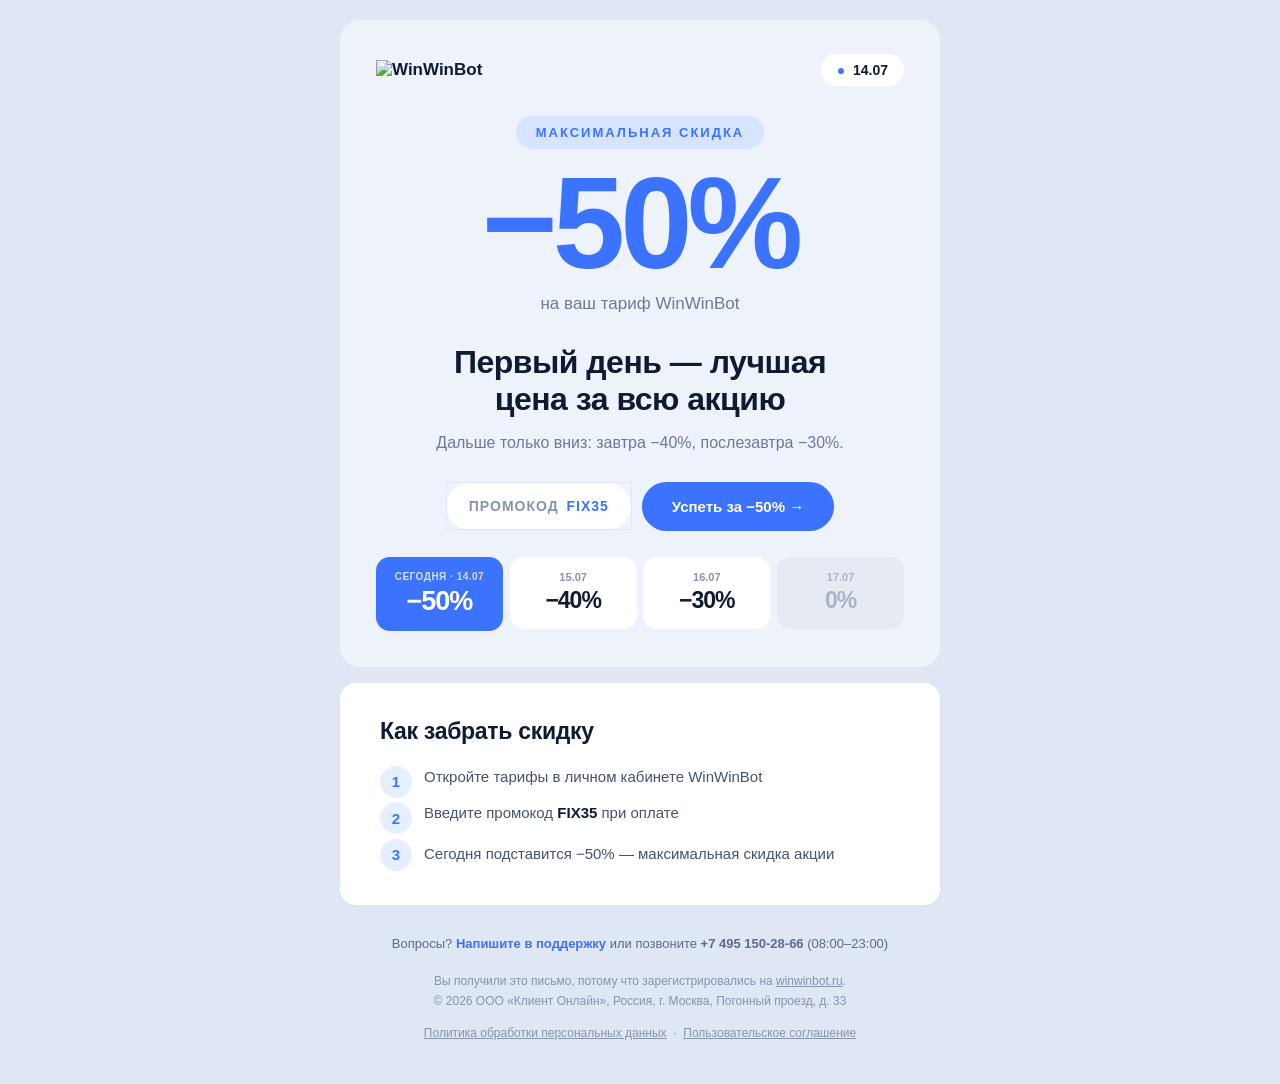
==== emails/winwinbot-flash-sale-day1.html @ 94ae3a55 "Add Day 1 flash-sale email matching the promo post design https://claude.ai/code/session_014JaqjNfBv" ====
<!DOCTYPE html PUBLIC "-//W3C//DTD XHTML 1.0 Transitional//EN" "http://www.w3.org/TR/xhtml1/DTD/xhtml1-transitional.dtd">
<html xmlns="http://www.w3.org/1999/xhtml" xmlns:v="urn:schemas-microsoft-com:vml" xmlns:o="urn:schemas-microsoft-com:office:office" lang="ru">
<head>
  <meta http-equiv="Content-Type" content="text/html; charset=utf-8" />
  <meta name="viewport" content="width=device-width, initial-scale=1.0" />
  <meta name="x-apple-disable-message-reformatting" />
  <meta name="format-detection" content="telephone=no, date=no, address=no, email=no" />
  <meta name="color-scheme" content="light" />
  <meta name="supported-color-schemes" content="light" />
  <title>Сегодня −50% на WinWinBot — максимум за всю акцию</title>
  <!--[if mso]>
  <noscript>
    <xml>
      <o:OfficeDocumentSettings>
        <o:PixelsPerInch>96</o:PixelsPerInch>
      </o:OfficeDocumentSettings>
    </xml>
  </noscript>
  <style>
    * { font-family: Arial, Helvetica, sans-serif !important; }
  </style>
  <![endif]-->
  <style>
    html, body { margin: 0 !important; padding: 0 !important; height: 100% !important; width: 100% !important; }
    * { -ms-text-size-adjust: 100%; -webkit-text-size-adjust: 100%; }
    table, td { mso-table-lspace: 0pt !important; mso-table-rspace: 0pt !important; border-collapse: collapse !important; }
    img { -ms-interpolation-mode: bicubic; border: 0; outline: none; text-decoration: none; }
    a { text-decoration: none; }
    @media only screen and (max-width: 620px) {
      .container { width: 100% !important; max-width: 600px !important; }
      .px { padding-left: 22px !important; padding-right: 22px !important; }
      .py { padding-top: 26px !important; padding-bottom: 26px !important; }
      .big { font-size: 82px !important; }
      .h1 { font-size: 26px !important; line-height: 1.2 !important; }
      .h2 { font-size: 22px !important; line-height: 1.3 !important; }
      .daynum { font-size: 20px !important; }
      .daynum-lg { font-size: 24px !important; }
      .stack { display: block !important; width: 100% !important; }
      .stack-pad { padding-left: 0 !important; padding-top: 12px !important; }
    }
  </style>
</head>
<body style="margin:0; padding:0; background-color:#dfe7f4;">

  <!-- Прехедер -->
  <div style="display:none; font-size:1px; line-height:1px; max-height:0; max-width:0; opacity:0; overflow:hidden; mso-hide:all;">
    Первый день, 14 июля — максимальная скидка. Промокод FIX35. Завтра меньше: 40%, затем 30%.&nbsp;&zwnj;&nbsp;&zwnj;&nbsp;&zwnj;&nbsp;&zwnj;&nbsp;&zwnj;&nbsp;&zwnj;&nbsp;&zwnj;&nbsp;&zwnj;&nbsp;&zwnj;&nbsp;&zwnj;&nbsp;&zwnj;&nbsp;&zwnj;
  </div>

  <center role="article" aria-roledescription="email" lang="ru" style="width:100%; background-color:#dfe7f4;">
  <table role="presentation" width="100%" border="0" cellpadding="0" cellspacing="0" style="background-color:#dfe7f4;">
    <tr>
      <td align="center" style="padding: 0 12px;">

        <table role="presentation" class="container" width="600" border="0" cellpadding="0" cellspacing="0" style="width:100%; max-width:600px;">

          <tr><td style="height:20px; line-height:20px; font-size:20px;">&nbsp;</td></tr>

          <!-- ГЕРО (макет как в посте) -->
          <tr>
            <td class="px py" style="background-color:#eef3fb; border-radius:20px; padding: 34px 36px 36px;">
              <table role="presentation" width="100%" border="0" cellpadding="0" cellspacing="0">

                <!-- Шапка: логотип + дата -->
                <tr>
                  <td>
                    <table role="presentation" width="100%" border="0" cellpadding="0" cellspacing="0">
                      <tr>
                        <td align="left" valign="middle">
                          <a href="https://winwinbot.ru/?utm_source=email&amp;utm_medium=email&amp;utm_campaign=flash_sale_day1" target="_blank">
                            <img src="https://winwinbot.ru/img/winwinbot-logo.png" width="140" alt="WinWinBot" style="display:block; width:140px; height:auto; border:0; font-family:Arial,Helvetica,sans-serif; font-size:17px; font-weight:bold; color:#0f1b32;" />
                          </a>
                        </td>
                        <td align="right" valign="middle">
                          <table role="presentation" border="0" cellpadding="0" cellspacing="0">
                            <tr>
                              <td style="background-color:#ffffff; border-radius:999px; padding: 8px 16px; font-family: 'Inter Tight', 'Segoe UI', Arial, Helvetica, sans-serif; font-size: 14px; font-weight: bold; color:#0f1b32;">
                                <span style="color:#3b73ff;">&#9679;</span>&nbsp;&nbsp;14.07
                              </td>
                            </tr>
                          </table>
                        </td>
                      </tr>
                    </table>
                  </td>
                </tr>

                <!-- Плашка «максимальная скидка» -->
                <tr>
                  <td align="center" style="padding-top: 30px;">
                    <table role="presentation" border="0" cellpadding="0" cellspacing="0">
                      <tr>
                        <td style="background-color:#d6e4ff; border-radius:999px; padding: 9px 20px; font-family: 'Inter Tight', 'Segoe UI', Arial, Helvetica, sans-serif; font-size: 13px; font-weight: bold; color:#3b73ff; letter-spacing: 2px;">
                          МАКСИМАЛЬНАЯ СКИДКА
                        </td>
                      </tr>
                    </table>
                  </td>
                </tr>

                <!-- Большой −50% -->
                <tr>
                  <td class="big" align="center" style="padding-top: 6px; font-family: 'Inter Tight', 'Segoe UI', Arial, Helvetica, sans-serif; font-size: 130px; line-height: 1.05; font-weight: 800; color:#3b73ff; letter-spacing: -5px;">
                    &minus;50%
                  </td>
                </tr>
                <tr>
                  <td align="center" style="padding-top: 2px; font-family: 'Segoe UI', Arial, Helvetica, sans-serif; font-size: 17px; color:#6b7a97;">
                    на ваш тариф WinWinBot
                  </td>
                </tr>

                <!-- Заголовок -->
                <tr>
                  <td class="h1" align="center" style="padding-top: 30px; font-family: 'Inter Tight', 'Segoe UI', Arial, Helvetica, sans-serif; font-size: 32px; line-height: 1.18; font-weight: 800; color:#0f1b32; letter-spacing: -0.5px;">
                    Первый день — лучшая<br />цена за всю акцию
                  </td>
                </tr>
                <tr>
                  <td align="center" style="padding-top: 12px; font-family: 'Segoe UI', Arial, Helvetica, sans-serif; font-size: 16px; line-height: 1.55; color:#6b7a97;">
                    Дальше только вниз: завтра &minus;40%, послезавтра &minus;30%.
                  </td>
                </tr>

                <!-- Промокод + CTA -->
                <tr>
                  <td align="center" style="padding-top: 26px;">
                    <table role="presentation" border="0" cellpadding="0" cellspacing="0">
                      <tr>
                        <!-- Плашка промокода -->
                        <td class="stack" valign="middle" style="padding-right: 10px;">
                          <table role="presentation" border="0" cellpadding="0" cellspacing="0">
                            <tr>
                              <td style="background-color:#ffffff; border:1px solid #e2e8f2; border-radius:999px; padding: 15px 22px; font-family: 'Inter Tight', 'Segoe UI', Arial, Helvetica, sans-serif; font-size: 14px; font-weight: bold; color:#0f1b32;">
                                <span style="color:#8593ad; letter-spacing: 1px;">ПРОМОКОД</span>&nbsp;&nbsp;<span style="color:#3b73ff; letter-spacing: 1px;">FIX35</span>
                              </td>
                            </tr>
                          </table>
                        </td>
                        <!-- Кнопка -->
                        <td class="stack stack-pad" valign="middle">
                          <!--[if mso]>
                          <v:roundrect xmlns:v="urn:schemas-microsoft-com:vml" xmlns:w="urn:schemas-microsoft-com:office:word" href="https://my.winwinbot.com/ru/user/subscription?utm_source=email&amp;utm_medium=email&amp;utm_campaign=flash_sale_day1" style="height:52px;v-text-anchor:middle;width:230px;" arcsize="50%" stroke="f" fillcolor="#3b73ff">
                            <w:anchorlock/>
                            <center style="color:#ffffff;font-family:Arial,Helvetica,sans-serif;font-size:15px;font-weight:bold;">Успеть за −50% →</center>
                          </v:roundrect>
                          <![endif]-->
                          <!--[if !mso]><!-->
                          <a href="https://my.winwinbot.com/ru/user/subscription?utm_source=email&amp;utm_medium=email&amp;utm_campaign=flash_sale_day1" target="_blank" style="display:inline-block; background-color:#3b73ff; border-radius:999px; padding: 16px 30px; font-family: 'Inter Tight', 'Segoe UI', Arial, Helvetica, sans-serif; font-size: 15px; font-weight: bold; color:#ffffff; mso-hide:all;">
                            Успеть за&nbsp;&minus;50%&nbsp;&rarr;
                          </a>
                          <!--<![endif]-->
                        </td>
                      </tr>
                    </table>
                  </td>
                </tr>

                <!-- Ряд карточек-дней -->
                <tr>
                  <td style="padding-top: 26px;">
                    <table role="presentation" width="100%" border="0" cellpadding="0" cellspacing="0">
                      <tr>
                        <!-- Сегодня -->
                        <td width="24%" valign="top">
                          <table role="presentation" width="100%" border="0" cellpadding="0" cellspacing="0" style="background-color:#3b73ff; border-radius:14px;">
                            <tr><td align="center" style="padding: 14px 6px 4px; font-family: 'Segoe UI', Arial, Helvetica, sans-serif; font-size: 10px; font-weight: bold; color:#cfe0ff; letter-spacing: 0.5px;">СЕГОДНЯ · 14.07</td></tr>
                            <tr><td class="daynum-lg" align="center" style="padding: 0 6px 14px; font-family: 'Inter Tight', 'Segoe UI', Arial, Helvetica, sans-serif; font-size: 27px; font-weight: 800; color:#ffffff; letter-spacing:-1px;">&minus;50%</td></tr>
                          </table>
                        </td>
                        <td width="1.3%">&nbsp;</td>
                        <!-- 15.07 -->
                        <td width="24%" valign="top">
                          <table role="presentation" width="100%" border="0" cellpadding="0" cellspacing="0" style="background-color:#ffffff; border-radius:14px;">
                            <tr><td align="center" style="padding: 14px 6px 4px; font-family: 'Segoe UI', Arial, Helvetica, sans-serif; font-size: 11px; font-weight: bold; color:#8593ad;">15.07</td></tr>
                            <tr><td class="daynum" align="center" style="padding: 0 6px 15px; font-family: 'Inter Tight', 'Segoe UI', Arial, Helvetica, sans-serif; font-size: 23px; font-weight: 800; color:#0f1b32; letter-spacing:-1px;">&minus;40%</td></tr>
                          </table>
                        </td>
                        <td width="1.3%">&nbsp;</td>
                        <!-- 16.07 -->
                        <td width="24%" valign="top">
                          <table role="presentation" width="100%" border="0" cellpadding="0" cellspacing="0" style="background-color:#ffffff; border-radius:14px;">
                            <tr><td align="center" style="padding: 14px 6px 4px; font-family: 'Segoe UI', Arial, Helvetica, sans-serif; font-size: 11px; font-weight: bold; color:#8593ad;">16.07</td></tr>
                            <tr><td class="daynum" align="center" style="padding: 0 6px 15px; font-family: 'Inter Tight', 'Segoe UI', Arial, Helvetica, sans-serif; font-size: 23px; font-weight: 800; color:#0f1b32; letter-spacing:-1px;">&minus;30%</td></tr>
                          </table>
                        </td>
                        <td width="1.3%">&nbsp;</td>
                        <!-- 17.07 -->
                        <td width="24%" valign="top">
                          <table role="presentation" width="100%" border="0" cellpadding="0" cellspacing="0" style="background-color:#e6ebf3; border-radius:14px;">
                            <tr><td align="center" style="padding: 14px 6px 4px; font-family: 'Segoe UI', Arial, Helvetica, sans-serif; font-size: 11px; font-weight: bold; color:#aab4c8;">17.07</td></tr>
                            <tr><td class="daynum" align="center" style="padding: 0 6px 15px; font-family: 'Inter Tight', 'Segoe UI', Arial, Helvetica, sans-serif; font-size: 23px; font-weight: 800; color:#aab4c8; letter-spacing:-1px;">0%</td></tr>
                          </table>
                        </td>
                      </tr>
                    </table>
                  </td>
                </tr>

              </table>
            </td>
          </tr>

          <tr><td style="height:16px; line-height:16px; font-size:16px;">&nbsp;</td></tr>

          <!-- КАК ЗАБРАТЬ СКИДКУ -->
          <tr>
            <td class="px py" style="background-color:#ffffff; border-radius:16px; padding: 34px 40px;">
              <table role="presentation" width="100%" border="0" cellpadding="0" cellspacing="0">
                <tr>
                  <td class="h2" style="font-family: 'Inter Tight', 'Segoe UI', Arial, Helvetica, sans-serif; font-size: 23px; line-height: 1.25; font-weight: 800; color:#0f1b32; letter-spacing: -0.3px;">
                    Как забрать скидку
                  </td>
                </tr>
                <tr>
                  <td style="padding-top: 20px;">
                    <table role="presentation" width="100%" border="0" cellpadding="0" cellspacing="0">
                      <tr>
                        <td width="44" valign="top">
                          <table role="presentation" border="0" cellpadding="0" cellspacing="0"><tr>
                            <td width="32" height="32" align="center" valign="middle" style="background-color:#e6efff; border-radius:50%; font-family: 'Inter Tight', Arial, Helvetica, sans-serif; font-size: 15px; font-weight: bold; color:#3b73ff;">1</td>
                          </tr></table>
                        </td>
                        <td valign="middle" style="font-family: 'Segoe UI', Arial, Helvetica, sans-serif; font-size: 15px; line-height: 1.5; color:#44536f; padding-bottom: 14px;">
                          Откройте тарифы в личном кабинете WinWinBot
                        </td>
                      </tr>
                      <tr>
                        <td width="44" valign="top">
                          <table role="presentation" border="0" cellpadding="0" cellspacing="0"><tr>
                            <td width="32" height="32" align="center" valign="middle" style="background-color:#e6efff; border-radius:50%; font-family: 'Inter Tight', Arial, Helvetica, sans-serif; font-size: 15px; font-weight: bold; color:#3b73ff;">2</td>
                          </tr></table>
                        </td>
                        <td valign="middle" style="font-family: 'Segoe UI', Arial, Helvetica, sans-serif; font-size: 15px; line-height: 1.5; color:#44536f; padding-bottom: 14px;">
                          Введите промокод <strong style="color:#0f1b32;">FIX35</strong> при оплате
                        </td>
                      </tr>
                      <tr>
                        <td width="44" valign="top">
                          <table role="presentation" border="0" cellpadding="0" cellspacing="0"><tr>
                            <td width="32" height="32" align="center" valign="middle" style="background-color:#e6efff; border-radius:50%; font-family: 'Inter Tight', Arial, Helvetica, sans-serif; font-size: 15px; font-weight: bold; color:#3b73ff;">3</td>
                          </tr></table>
                        </td>
                        <td valign="middle" style="font-family: 'Segoe UI', Arial, Helvetica, sans-serif; font-size: 15px; line-height: 1.5; color:#44536f;">
                          Сегодня подставится &minus;50% — максимальная скидка акции
                        </td>
                      </tr>
                    </table>
                  </td>
                </tr>
              </table>
            </td>
          </tr>

          <!-- ФУТЕР -->
          <tr>
            <td align="center" style="padding: 28px 16px 40px;">
              <table role="presentation" width="100%" border="0" cellpadding="0" cellspacing="0">
                <tr>
                  <td align="center" style="font-family: 'Segoe UI', Arial, Helvetica, sans-serif; font-size: 13px; line-height: 1.7; color:#5a6b8f; padding-bottom: 16px;">
                    Вопросы? <a href="https://winwinbot.ru/contactus" target="_blank" style="color:#3b73ff; font-weight: bold;">Напишите в&nbsp;поддержку</a> или позвоните <a href="tel:+74951502866" style="color:#5a6b8f; font-weight: bold;">+7&nbsp;495&nbsp;150-28-66</a> (08:00–23:00)
                  </td>
                </tr>
                <tr>
                  <td align="center" style="font-family: 'Segoe UI', Arial, Helvetica, sans-serif; font-size: 12px; line-height: 1.7; color:#8593ad;">
                    Вы получили это письмо, потому что зарегистрировались на&nbsp;<a href="https://winwinbot.ru" target="_blank" style="color:#8593ad; text-decoration: underline;">winwinbot.ru</a>.<br />
                    &#169; 2026 ООО&nbsp;«Клиент Онлайн», Россия, г.&nbsp;Москва, Погонный проезд, д.&nbsp;33
                  </td>
                </tr>
                <tr>
                  <td align="center" style="padding-top: 12px; font-family: 'Segoe UI', Arial, Helvetica, sans-serif; font-size: 12px; line-height: 1.7; color:#8593ad;">
                    <a href="https://winwinbot.ru/docs/privacy-policy.pdf" target="_blank" style="color:#8593ad; text-decoration: underline;">Политика обработки персональных данных</a>
                    &nbsp;&middot;&nbsp;
                    <a href="https://winwinbot.ru/docs/terms-of-use.pdf" target="_blank" style="color:#8593ad; text-decoration: underline;">Пользовательское соглашение</a>
                  </td>
                </tr>
              </table>
            </td>
          </tr>

        </table>

      </td>
    </tr>
  </table>
  </center>

</body>
</html>
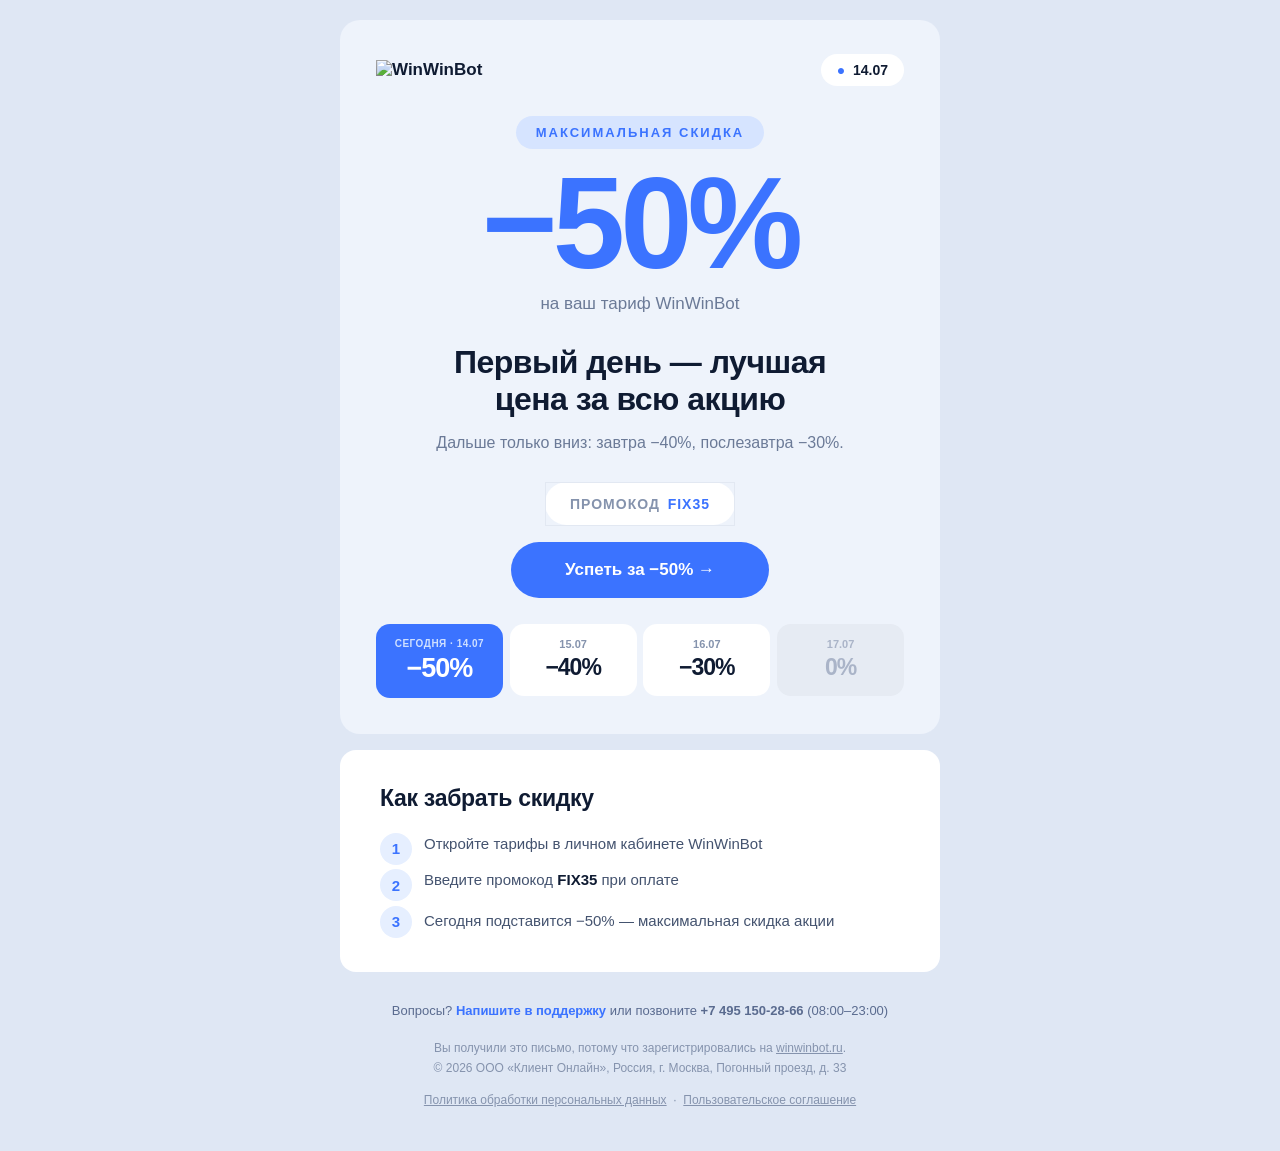
==== commit b5d2be25: "Make Day 1 email CTA button large and standalone https://claude.ai/code/session_014JaqjNfBvPNacimMr6" ====
--- a/emails/winwinbot-flash-sale-day1.html
+++ b/emails/winwinbot-flash-sale-day1.html
@@ -122,37 +122,33 @@
                   </td>
                 </tr>
 
-                <!-- Промокод + CTA -->
+                <!-- Промокод -->
                 <tr>
                   <td align="center" style="padding-top: 26px;">
                     <table role="presentation" border="0" cellpadding="0" cellspacing="0">
                       <tr>
-                        <!-- Плашка промокода -->
-                        <td class="stack" valign="middle" style="padding-right: 10px;">
-                          <table role="presentation" border="0" cellpadding="0" cellspacing="0">
-                            <tr>
-                              <td style="background-color:#ffffff; border:1px solid #e2e8f2; border-radius:999px; padding: 15px 22px; font-family: 'Inter Tight', 'Segoe UI', Arial, Helvetica, sans-serif; font-size: 14px; font-weight: bold; color:#0f1b32;">
-                                <span style="color:#8593ad; letter-spacing: 1px;">ПРОМОКОД</span>&nbsp;&nbsp;<span style="color:#3b73ff; letter-spacing: 1px;">FIX35</span>
-                              </td>
-                            </tr>
-                          </table>
-                        </td>
-                        <!-- Кнопка -->
-                        <td class="stack stack-pad" valign="middle">
-                          <!--[if mso]>
-                          <v:roundrect xmlns:v="urn:schemas-microsoft-com:vml" xmlns:w="urn:schemas-microsoft-com:office:word" href="https://my.winwinbot.com/ru/user/subscription?utm_source=email&amp;utm_medium=email&amp;utm_campaign=flash_sale_day1" style="height:52px;v-text-anchor:middle;width:230px;" arcsize="50%" stroke="f" fillcolor="#3b73ff">
-                            <w:anchorlock/>
-                            <center style="color:#ffffff;font-family:Arial,Helvetica,sans-serif;font-size:15px;font-weight:bold;">Успеть за −50% →</center>
-                          </v:roundrect>
-                          <![endif]-->
-                          <!--[if !mso]><!-->
-                          <a href="https://my.winwinbot.com/ru/user/subscription?utm_source=email&amp;utm_medium=email&amp;utm_campaign=flash_sale_day1" target="_blank" style="display:inline-block; background-color:#3b73ff; border-radius:999px; padding: 16px 30px; font-family: 'Inter Tight', 'Segoe UI', Arial, Helvetica, sans-serif; font-size: 15px; font-weight: bold; color:#ffffff; mso-hide:all;">
-                            Успеть за&nbsp;&minus;50%&nbsp;&rarr;
-                          </a>
-                          <!--<![endif]-->
-                        </td>
-                      </tr>
-                    </table>
+                        <td style="background-color:#ffffff; border:1px solid #e2e8f2; border-radius:999px; padding: 13px 24px; font-family: 'Inter Tight', 'Segoe UI', Arial, Helvetica, sans-serif; font-size: 14px; font-weight: bold; color:#0f1b32;">
+                          <span style="color:#8593ad; letter-spacing: 1px;">ПРОМОКОД</span>&nbsp;&nbsp;<span style="color:#3b73ff; letter-spacing: 1px;">FIX35</span>
+                        </td>
+                      </tr>
+                    </table>
+                  </td>
+                </tr>
+
+                <!-- CTA — крупная чёткая кнопка -->
+                <tr>
+                  <td align="center" style="padding-top: 16px;">
+                    <!--[if mso]>
+                    <v:roundrect xmlns:v="urn:schemas-microsoft-com:vml" xmlns:w="urn:schemas-microsoft-com:office:word" href="https://my.winwinbot.com/ru/user/subscription?utm_source=email&amp;utm_medium=email&amp;utm_campaign=flash_sale_day1" style="height:58px;v-text-anchor:middle;width:340px;" arcsize="50%" stroke="f" fillcolor="#3b73ff">
+                      <w:anchorlock/>
+                      <center style="color:#ffffff;font-family:Arial,Helvetica,sans-serif;font-size:17px;font-weight:bold;">Успеть за −50% →</center>
+                    </v:roundrect>
+                    <![endif]-->
+                    <!--[if !mso]><!-->
+                    <a href="https://my.winwinbot.com/ru/user/subscription?utm_source=email&amp;utm_medium=email&amp;utm_campaign=flash_sale_day1" target="_blank" style="display:inline-block; background-color:#3b73ff; border-radius:999px; padding: 18px 54px; font-family: 'Inter Tight', 'Segoe UI', Arial, Helvetica, sans-serif; font-size: 17px; font-weight: bold; color:#ffffff; mso-hide:all;">
+                      Успеть за&nbsp;&minus;50%&nbsp;&rarr;
+                    </a>
+                    <!--<![endif]-->
                   </td>
                 </tr>
 
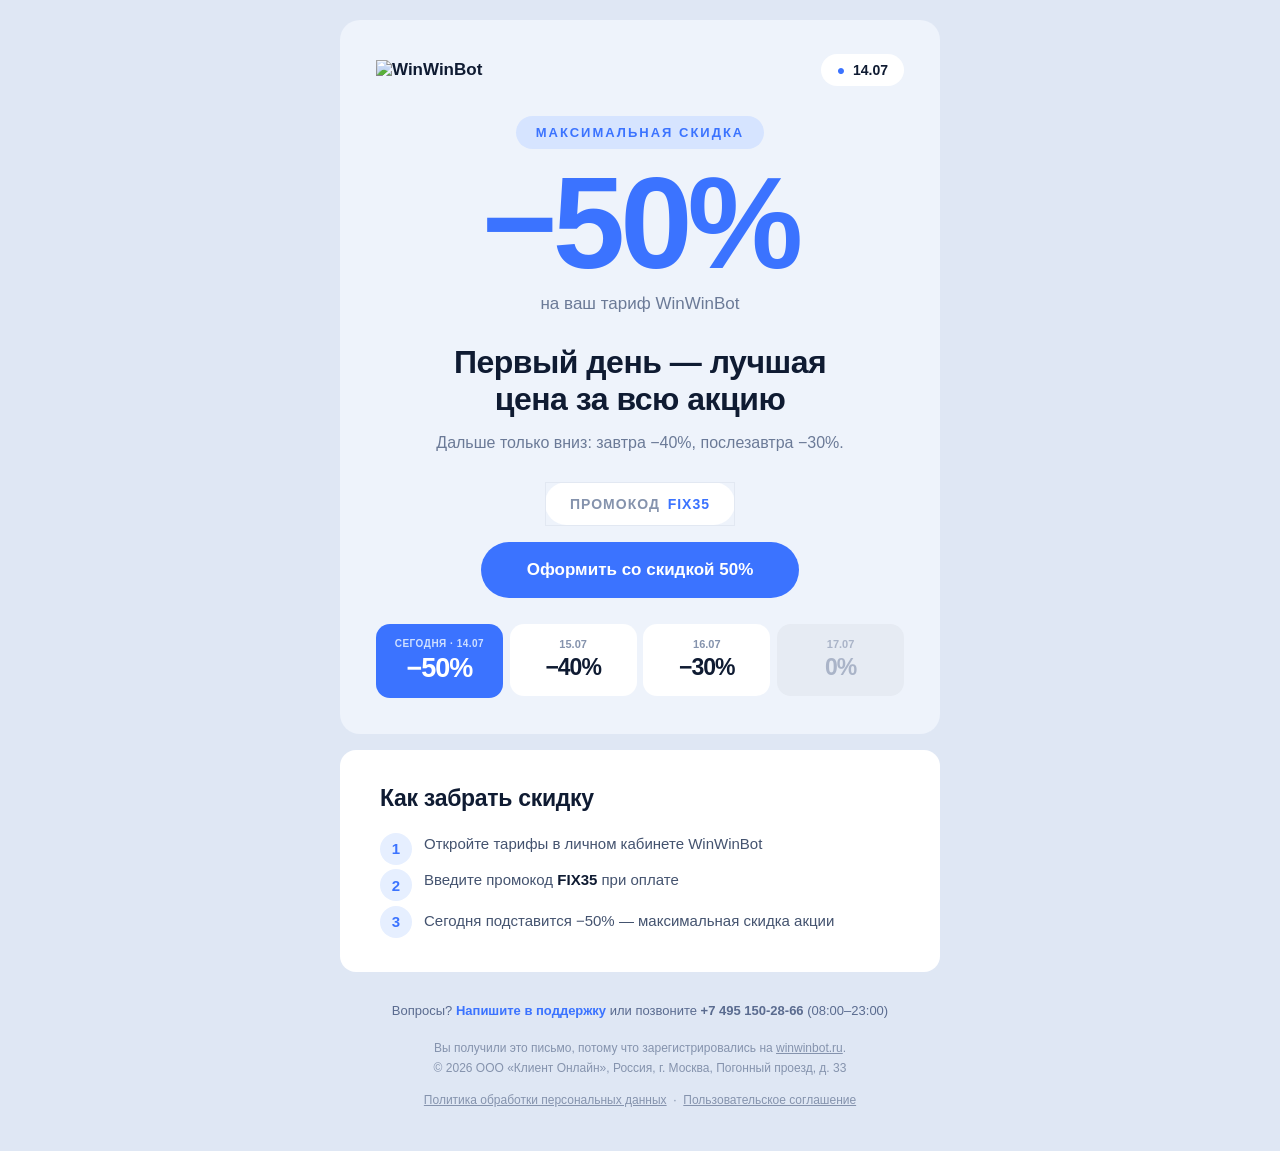
==== commit 04e3c5a6: "Use plain readable CTA label on Day 1 email button https://claude.ai/code/session_014JaqjNfBvPNacimM" ====
--- a/emails/winwinbot-flash-sale-day1.html
+++ b/emails/winwinbot-flash-sale-day1.html
@@ -139,14 +139,14 @@
                 <tr>
                   <td align="center" style="padding-top: 16px;">
                     <!--[if mso]>
-                    <v:roundrect xmlns:v="urn:schemas-microsoft-com:vml" xmlns:w="urn:schemas-microsoft-com:office:word" href="https://my.winwinbot.com/ru/user/subscription?utm_source=email&amp;utm_medium=email&amp;utm_campaign=flash_sale_day1" style="height:58px;v-text-anchor:middle;width:340px;" arcsize="50%" stroke="f" fillcolor="#3b73ff">
+                    <v:roundrect xmlns:v="urn:schemas-microsoft-com:vml" xmlns:w="urn:schemas-microsoft-com:office:word" href="https://my.winwinbot.com/ru/user/subscription?utm_source=email&amp;utm_medium=email&amp;utm_campaign=flash_sale_day1" style="height:58px;v-text-anchor:middle;width:380px;" arcsize="50%" stroke="f" fillcolor="#3b73ff">
                       <w:anchorlock/>
-                      <center style="color:#ffffff;font-family:Arial,Helvetica,sans-serif;font-size:17px;font-weight:bold;">Успеть за −50% →</center>
+                      <center style="color:#ffffff;font-family:Arial,Helvetica,sans-serif;font-size:17px;font-weight:bold;">Оформить со скидкой 50%</center>
                     </v:roundrect>
                     <![endif]-->
                     <!--[if !mso]><!-->
-                    <a href="https://my.winwinbot.com/ru/user/subscription?utm_source=email&amp;utm_medium=email&amp;utm_campaign=flash_sale_day1" target="_blank" style="display:inline-block; background-color:#3b73ff; border-radius:999px; padding: 18px 54px; font-family: 'Inter Tight', 'Segoe UI', Arial, Helvetica, sans-serif; font-size: 17px; font-weight: bold; color:#ffffff; mso-hide:all;">
-                      Успеть за&nbsp;&minus;50%&nbsp;&rarr;
+                    <a href="https://my.winwinbot.com/ru/user/subscription?utm_source=email&amp;utm_medium=email&amp;utm_campaign=flash_sale_day1" target="_blank" style="display:inline-block; background-color:#3b73ff; border-radius:999px; padding: 18px 46px; font-family: 'Inter Tight', 'Segoe UI', Arial, Helvetica, sans-serif; font-size: 17px; font-weight: bold; color:#ffffff; mso-hide:all;">
+                      Оформить со&nbsp;скидкой 50%
                     </a>
                     <!--<![endif]-->
                   </td>
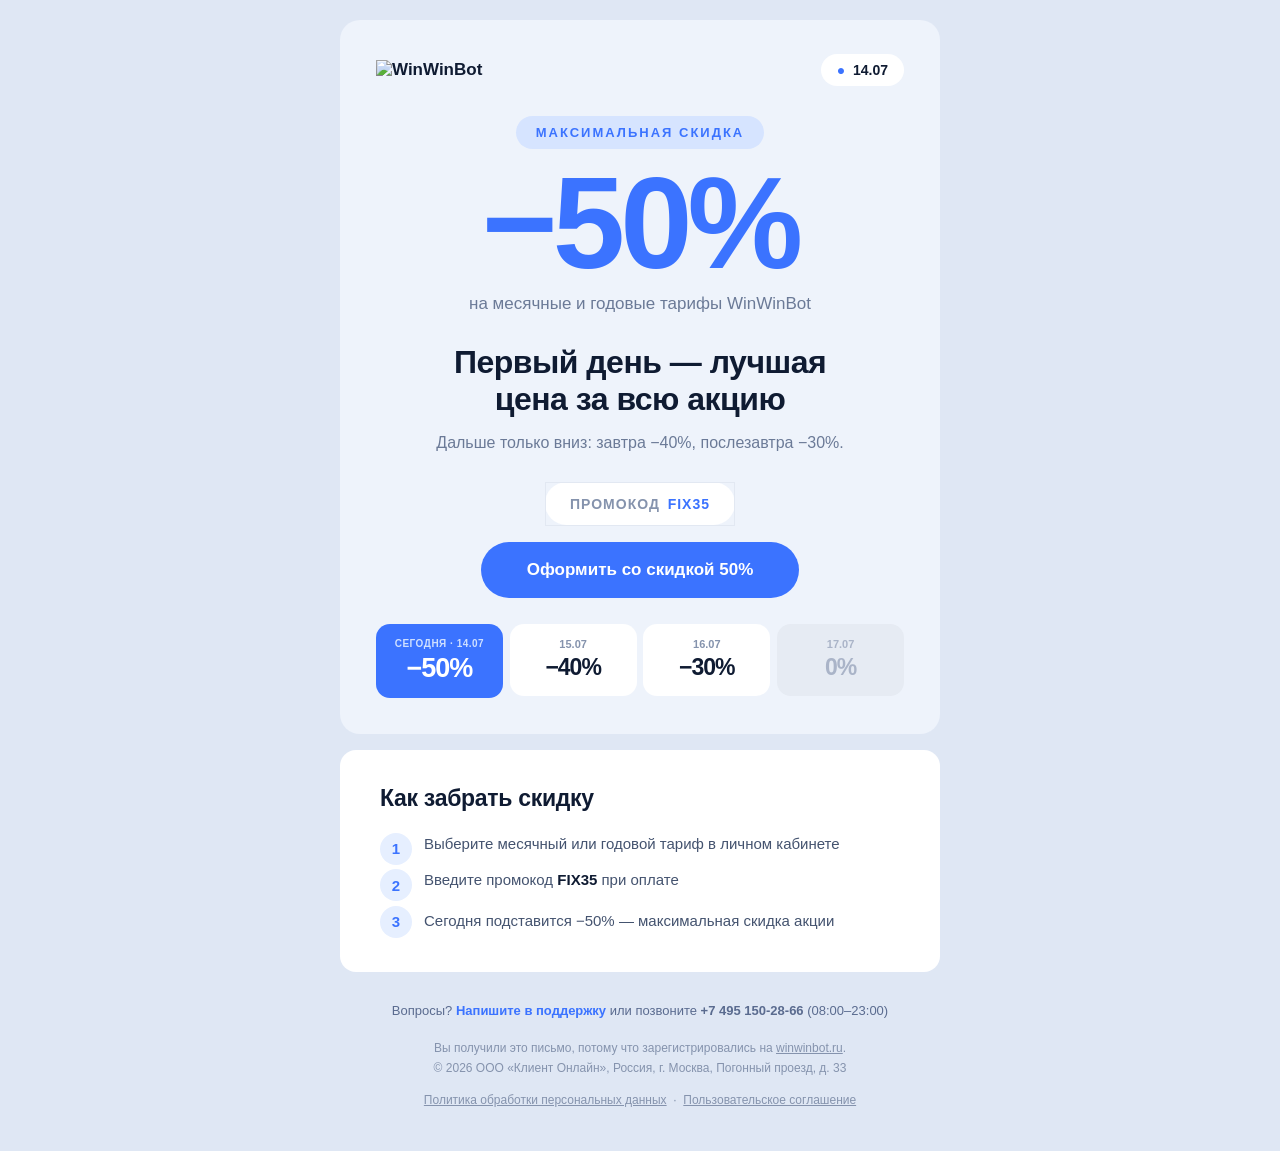
==== commit c2a723e0: "Clarify flash-sale discount applies to monthly and annual plans https://claude.ai/code/session_014Ja" ====
--- a/emails/winwinbot-flash-sale-day1.html
+++ b/emails/winwinbot-flash-sale-day1.html
@@ -106,7 +106,7 @@
                 </tr>
                 <tr>
                   <td align="center" style="padding-top: 2px; font-family: 'Segoe UI', Arial, Helvetica, sans-serif; font-size: 17px; color:#6b7a97;">
-                    на ваш тариф WinWinBot
+                    на месячные и годовые тарифы WinWinBot
                   </td>
                 </tr>
 
@@ -218,7 +218,7 @@
                           </tr></table>
                         </td>
                         <td valign="middle" style="font-family: 'Segoe UI', Arial, Helvetica, sans-serif; font-size: 15px; line-height: 1.5; color:#44536f; padding-bottom: 14px;">
-                          Откройте тарифы в личном кабинете WinWinBot
+                          Выберите месячный или годовой тариф в личном кабинете
                         </td>
                       </tr>
                       <tr>
